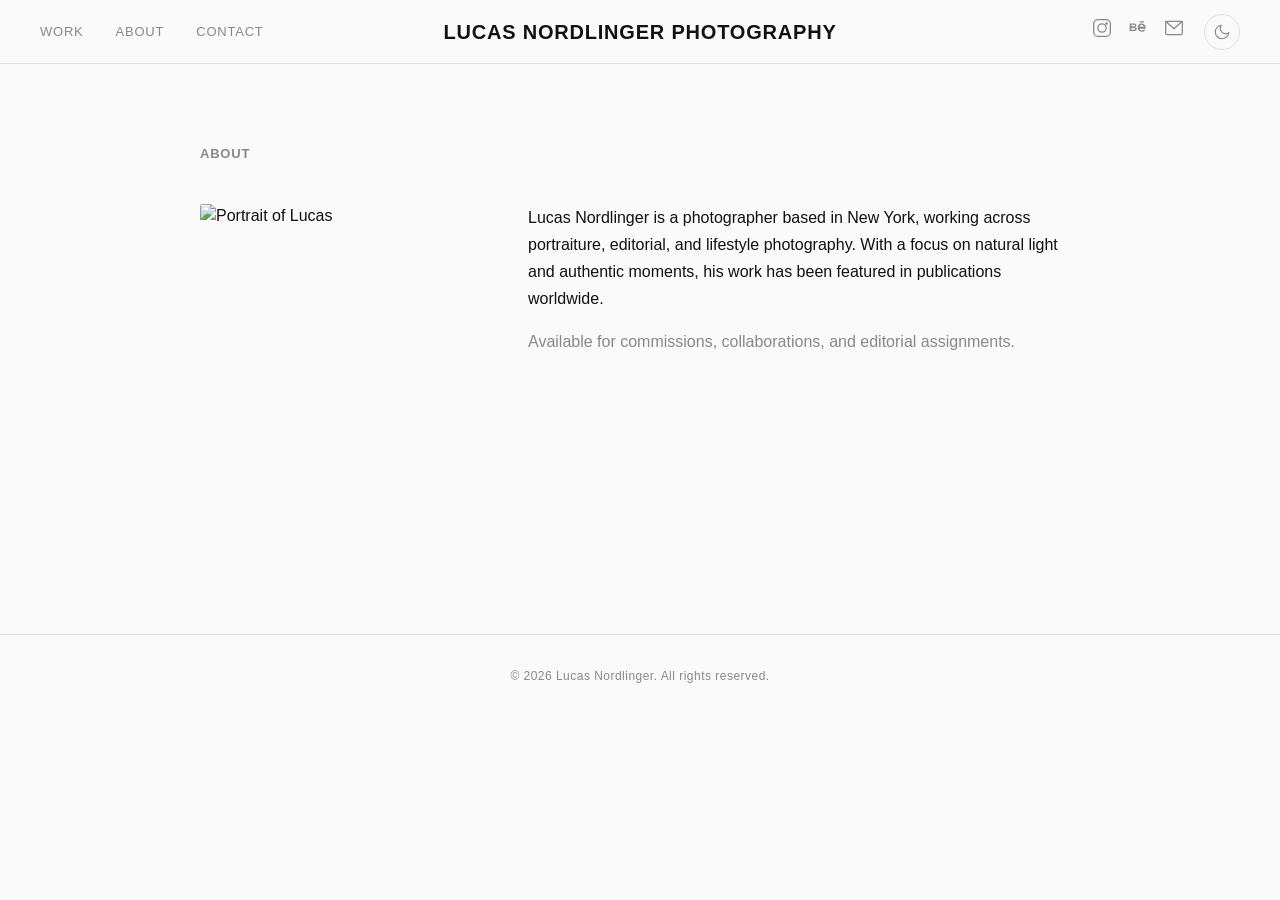
==== about.html @ ddb5e803 "Initial commit: photographer portfolio website Static HTML/CSS/JS portfolio with hero slideshow, fil" ====
<!DOCTYPE html>
<html lang="en">
<head>
  <meta charset="UTF-8">
  <meta name="viewport" content="width=device-width, initial-scale=1.0">
  <title>About &mdash; Lucas Nordlinger Photography</title>
  <link rel="stylesheet" href="style.css">
</head>
<body>

  <header class="header">
    <nav class="nav">
      <a href="index.html">Work</a>
      <a href="about.html">About</a>
      <a href="contact.html">Contact</a>
    </nav>
    <a href="index.html" class="logo">Lucas Nordlinger Photography</a>
    <div class="header-right">
      <div class="social">
        <a href="#" aria-label="Instagram">
          <svg width="20" height="20" viewBox="0 0 24 24" fill="none" stroke="currentColor" stroke-width="1.5" stroke-linecap="round" stroke-linejoin="round"><rect x="2" y="2" width="20" height="20" rx="5"/><circle cx="12" cy="12" r="5"/><circle cx="17.5" cy="6.5" r="1.5" fill="currentColor" stroke="none"/></svg>
        </a>
        <a href="#" aria-label="Behance">
          <svg width="20" height="20" viewBox="0 0 24 24" fill="currentColor"><path d="M7.5 11c1.38 0 2.5-.84 2.5-2.25S8.88 6.5 7.5 6.5H2v9h5.5c1.66 0 3-1.12 3-2.75S9.16 11 7.5 11zM4 8h3.5c.55 0 1 .45 1 1s-.45 1-1 1H4V8zm3.5 6H4v-2h3.5c.55 0 1 .45 1 1s-.45 1-1 1zM16.5 6.5c-3.03 0-5 2.24-5 5s1.97 5 5 5c2.1 0 3.58-.95 4.33-2.5h-2.35c-.38.58-1.08 1-1.98 1-1.38 0-2.38-.88-2.63-2.25h7.15c.08-.42.13-.83.13-1.25 0-2.76-1.97-5-4.65-5zm-2.5 4c.25-1.25 1.13-2.5 2.5-2.5s2.25 1.25 2.5 2.5h-5zM14 4h5v1.5h-5z"/></svg>
        </a>
        <a href="#" aria-label="Email">
          <svg width="20" height="20" viewBox="0 0 24 24" fill="none" stroke="currentColor" stroke-width="1.5" stroke-linecap="round" stroke-linejoin="round"><rect x="2" y="4" width="20" height="16" rx="2"/><path d="M22 4L12 13 2 4"/></svg>
        </a>
      </div>
      <button class="theme-toggle" id="theme-toggle" aria-label="Toggle dark mode">
        <svg class="icon-moon" width="18" height="18" viewBox="0 0 24 24" fill="none" stroke="currentColor" stroke-width="1.5" stroke-linecap="round" stroke-linejoin="round"><path d="M21 12.79A9 9 0 1 1 11.21 3a7 7 0 0 0 9.79 9.79z"/></svg>
        <svg class="icon-sun" width="18" height="18" viewBox="0 0 24 24" fill="none" stroke="currentColor" stroke-width="1.5" stroke-linecap="round" stroke-linejoin="round"><circle cx="12" cy="12" r="5"/><line x1="12" y1="1" x2="12" y2="3"/><line x1="12" y1="21" x2="12" y2="23"/><line x1="4.22" y1="4.22" x2="5.64" y2="5.64"/><line x1="18.36" y1="18.36" x2="19.78" y2="19.78"/><line x1="1" y1="12" x2="3" y2="12"/><line x1="21" y1="12" x2="23" y2="12"/><line x1="4.22" y1="19.78" x2="5.64" y2="18.36"/><line x1="18.36" y1="5.64" x2="19.78" y2="4.22"/></svg>
      </button>
    </div>
  </header>

  <section class="about-section">
    <h2>About</h2>
    <div class="about-content">
      <img src="https://picsum.photos/seed/about/400/500" alt="Portrait of Lucas" class="about-photo">
      <div class="about-text">
        <p>Lucas Nordlinger is a photographer based in New York, working across portraiture, editorial, and lifestyle photography. With a focus on natural light and authentic moments, his work has been featured in publications worldwide.</p>
        <p>Available for commissions, collaborations, and editorial assignments.</p>
      </div>
    </div>
  </section>

  <footer class="footer">
    <p>&copy; 2026 Lucas Nordlinger. All rights reserved.</p>
  </footer>

  <script src="script.js"></script>
</body>
</html>
---- style.css ----
*,
*::before,
*::after {
  margin: 0;
  padding: 0;
  box-sizing: border-box;
}

:root {
  --color-bg: #fafafa;
  --color-text: #111;
  --color-muted: #888;
  --color-border: #e0e0e0;
  --font: "Helvetica Neue", Helvetica, Arial, sans-serif;
  --header-height: 64px;
}

[data-theme="dark"] {
  --color-bg: #111;
  --color-text: #eee;
  --color-muted: #888;
  --color-border: #2a2a2a;
}

html {
  scroll-behavior: smooth;
}

body {
  font-family: var(--font);
  background: var(--color-bg);
  color: var(--color-text);
  line-height: 1.5;
  -webkit-font-smoothing: antialiased;
  transition: background 0.3s, color 0.3s;
}

/* ── Lens Intro ─────────────────────────────── */

.lens-intro {
  position: fixed;
  inset: 0;
  z-index: 9999;
  display: flex;
  align-items: center;
  justify-content: center;
}

/* Circle with massive box-shadow that covers the screen.
   Starts tiny (closed) and scales up to reveal the site. */
.lens-intro::before {
  content: '';
  width: 0;
  height: 0;
  border-radius: 50%;
  box-shadow: 0 0 0 100vmax #000;
  animation: irisOpen 1.6s cubic-bezier(0.25, 0.46, 0.45, 0.94) forwards;
  animation-delay: 0.3s;
}

/* Subtle lens ring that fades out */
.lens-intro::after {
  content: '';
  position: absolute;
  top: 50%;
  left: 50%;
  width: 40px;
  height: 40px;
  margin: -20px 0 0 -20px;
  border-radius: 50%;
  border: 1px solid rgba(255, 255, 255, 0.25);
  animation: ringExpand 1.6s cubic-bezier(0.25, 0.46, 0.45, 0.94) forwards;
  animation-delay: 0.3s;
}

@keyframes irisOpen {
  0%   { width: 0; height: 0; box-shadow: 0 0 0 100vmax #000; }
  100% { width: 300vmax; height: 300vmax; box-shadow: 0 0 0 0 #000; }
}

@keyframes ringExpand {
  0%   { transform: scale(1); opacity: 1; }
  60%  { opacity: 0.3; }
  100% { transform: scale(50); opacity: 0; }
}

.lens-intro.done {
  display: none;
}

body.loading {
  overflow: hidden;
}

/* ── Header ─────────────────────────────────── */

.header {
  position: sticky;
  top: 0;
  z-index: 100;
  display: grid;
  grid-template-columns: 1fr auto 1fr;
  align-items: center;
  height: var(--header-height);
  padding: 0 40px;
  background: var(--color-bg);
  border-bottom: 1px solid var(--color-border);
}

.logo {
  font-size: 20px;
  font-weight: 600;
  letter-spacing: 0.04em;
  text-transform: uppercase;
  text-decoration: none;
  color: var(--color-text);
}

.nav {
  display: flex;
  gap: 32px;
}

.nav a {
  font-size: 13px;
  letter-spacing: 0.06em;
  text-transform: uppercase;
  text-decoration: none;
  color: var(--color-muted);
  transition: color 0.2s;
}

.nav a:hover {
  color: var(--color-text);
}

.header-right {
  display: flex;
  align-items: center;
  gap: 20px;
  justify-self: end;
}

.social {
  display: flex;
  gap: 16px;
}

.theme-toggle {
  display: flex;
  align-items: center;
  justify-content: center;
  width: 36px;
  height: 36px;
  background: none;
  border: 1px solid var(--color-border);
  border-radius: 50%;
  cursor: pointer;
  color: var(--color-muted);
  transition: color 0.2s, border-color 0.2s;
}

.theme-toggle:hover {
  color: var(--color-text);
  border-color: var(--color-text);
}

.icon-sun {
  display: none;
}

[data-theme="dark"] .icon-moon {
  display: none;
}

[data-theme="dark"] .icon-sun {
  display: block;
}

.social a {
  color: var(--color-muted);
  transition: color 0.2s;
}

.social a:hover {
  color: var(--color-text);
}

/* ── Hero ───────────────────────────────────── */

.hero {
  position: relative;
  width: 100%;
  height: calc(100vh - var(--header-height));
  overflow: hidden;
  background: #000;
}

.hero-slide {
  position: absolute;
  inset: 0;
  opacity: 0;
  transition: opacity 1s ease;
}

.hero-slide.active {
  opacity: 1;
}

.hero-slide img {
  width: 100%;
  height: 100%;
  object-fit: cover;
  display: block;
}

.hero-dots {
  position: absolute;
  bottom: 64px;
  left: 50%;
  transform: translateX(-50%);
  display: flex;
  gap: 10px;
  z-index: 2;
}

.hero-dot {
  width: 8px;
  height: 8px;
  border-radius: 50%;
  border: 1.5px solid rgba(255, 255, 255, 0.7);
  background: transparent;
  cursor: pointer;
  padding: 0;
  transition: background 0.3s;
}

.hero-dot.active {
  background: #fff;
}

.hero-scroll {
  position: absolute;
  bottom: 24px;
  left: 50%;
  transform: translateX(-50%);
  color: rgba(255, 255, 255, 0.7);
  z-index: 2;
  animation: bounce 2s ease infinite;
}

@keyframes bounce {
  0%, 100% { transform: translateX(-50%) translateY(0); }
  50% { transform: translateX(-50%) translateY(6px); }
}

/* ── Filters ────────────────────────────────── */

.gallery-section {
  padding: 40px 40px 80px;
}

.filters {
  display: flex;
  gap: 8px;
  margin-bottom: 32px;
  flex-wrap: wrap;
}

.filter-btn {
  padding: 6px 18px;
  font-family: var(--font);
  font-size: 13px;
  letter-spacing: 0.04em;
  text-transform: uppercase;
  background: none;
  border: 1px solid var(--color-border);
  border-radius: 24px;
  cursor: pointer;
  color: var(--color-muted);
  transition: all 0.2s;
}

.filter-btn:hover {
  color: var(--color-text);
  border-color: var(--color-text);
}

.filter-btn.active {
  background: var(--color-text);
  color: var(--color-bg);
  border-color: var(--color-text);
}

/* ── Gallery Grid ───────────────────────────── */

.gallery {
  display: grid;
  grid-template-columns: repeat(3, 1fr);
  grid-auto-rows: 300px;
  gap: 16px;
}

.gallery-item {
  position: relative;
  overflow: hidden;
  cursor: pointer;
  border-radius: 2px;
}

.gallery-item.tall {
  grid-row: span 2;
}

.gallery-item.wide {
  grid-column: span 2;
}

.gallery-item img {
  width: 100%;
  height: 100%;
  object-fit: cover;
  display: block;
  transition: transform 0.6s ease;
}

.gallery-item:hover img {
  transform: scale(1.03);
}

.overlay {
  position: absolute;
  inset: 0;
  display: flex;
  align-items: flex-end;
  padding: 24px;
  background: linear-gradient(to top, rgba(0, 0, 0, 0.5) 0%, transparent 50%);
  opacity: 0;
  transition: opacity 0.3s ease;
}

.gallery-item:hover .overlay {
  opacity: 1;
}

.overlay span {
  font-size: 15px;
  font-weight: 500;
  letter-spacing: 0.03em;
  color: #fff;
}

/* filter transition */
.gallery-item.hidden {
  display: none;
}

.gallery-item.fade-in {
  animation: fadeIn 0.35s ease forwards;
}

@keyframes fadeIn {
  from {
    opacity: 0;
    transform: translateY(8px);
  }
  to {
    opacity: 1;
    transform: translateY(0);
  }
}

/* ── Lightbox ───────────────────────────────── */

.lightbox {
  display: none;
  position: fixed;
  inset: 0;
  z-index: 1000;
  background: rgba(0, 0, 0, 0.92);
  align-items: center;
  justify-content: center;
  flex-direction: column;
}

.lightbox.active {
  display: flex;
}

.lightbox-img {
  max-width: 90vw;
  max-height: 80vh;
  object-fit: contain;
  border-radius: 2px;
  opacity: 0;
  transition: opacity 0.3s ease;
}

.lightbox-img.loaded {
  opacity: 1;
}

.lightbox-caption {
  margin-top: 16px;
  font-size: 14px;
  letter-spacing: 0.03em;
  color: rgba(255, 255, 255, 0.7);
}

.lightbox-close,
.lightbox-prev,
.lightbox-next {
  position: absolute;
  background: none;
  border: none;
  color: rgba(255, 255, 255, 0.7);
  cursor: pointer;
  transition: color 0.2s;
  font-family: var(--font);
}

.lightbox-close:hover,
.lightbox-prev:hover,
.lightbox-next:hover {
  color: #fff;
}

.lightbox-close {
  top: 24px;
  right: 32px;
  font-size: 36px;
  line-height: 1;
}

.lightbox-prev,
.lightbox-next {
  top: 50%;
  transform: translateY(-50%);
  font-size: 48px;
  line-height: 1;
  padding: 8px;
}

.lightbox-prev {
  left: 24px;
}

.lightbox-next {
  right: 24px;
}

/* ── About ──────────────────────────────────── */

.about-section {
  padding: 80px 40px;
  max-width: 960px;
  margin: 0 auto;
}

.about-section h2 {
  font-size: 13px;
  font-weight: 600;
  letter-spacing: 0.06em;
  text-transform: uppercase;
  color: var(--color-muted);
  margin-bottom: 40px;
}

.about-content {
  display: grid;
  grid-template-columns: 280px 1fr;
  gap: 48px;
  align-items: start;
}

.about-photo {
  width: 100%;
  aspect-ratio: 4 / 5;
  object-fit: cover;
  border-radius: 2px;
}

.about-text p {
  font-size: 16px;
  line-height: 1.7;
  color: var(--color-text);
  margin-bottom: 16px;
}

.about-text p:last-child {
  margin-bottom: 0;
  color: var(--color-muted);
}

/* ── Contact ────────────────────────────────── */

.contact-section {
  padding: 80px 40px;
  min-height: calc(100vh - var(--header-height) - 77px);
  display: flex;
  flex-direction: column;
  align-items: center;
  justify-content: center;
  text-align: center;
}

.contact-section h2 {
  font-size: 13px;
  font-weight: 600;
  letter-spacing: 0.06em;
  text-transform: uppercase;
  color: var(--color-muted);
  margin-bottom: 16px;
}

.contact-section p {
  font-size: 15px;
  color: var(--color-muted);
  margin-bottom: 24px;
}

.contact-email {
  font-size: 28px;
  font-weight: 500;
  color: var(--color-text);
  text-decoration: none;
  letter-spacing: 0.01em;
  border-bottom: 1.5px solid var(--color-border);
  padding-bottom: 4px;
  transition: border-color 0.2s;
}

.contact-email:hover {
  border-color: var(--color-text);
}

.contact-phone {
  display: block;
  margin-top: 16px;
  font-size: 20px;
  color: var(--color-muted);
  text-decoration: none;
  letter-spacing: 0.02em;
  transition: color 0.2s;
}

.contact-phone:hover {
  color: var(--color-text);
}

/* ── Footer ─────────────────────────────────── */

.footer {
  padding: 32px 40px;
  border-top: 1px solid var(--color-border);
  text-align: center;
  font-size: 12px;
  letter-spacing: 0.04em;
  color: var(--color-muted);
}

/* ── Responsive ─────────────────────────────── */

@media (max-width: 1024px) {
  .gallery {
    grid-template-columns: repeat(2, 1fr);
    grid-auto-rows: 260px;
  }
}

@media (max-width: 768px) {
  .header {
    padding: 0 20px;
  }

  .nav {
    gap: 20px;
  }

  .nav a {
    font-size: 12px;
  }

  .social {
    display: none;
  }

  .gallery-section {
    padding: 24px 20px 60px;
  }

  .about-section {
    padding: 60px 20px;
  }

  .about-content {
    grid-template-columns: 1fr;
    gap: 32px;
  }

  .about-photo {
    max-width: 240px;
  }

  .contact-section {
    padding: 60px 20px;
  }

  .contact-email {
    font-size: 22px;
  }

  .filters {
    gap: 6px;
    margin-bottom: 24px;
  }

  .filter-btn {
    padding: 5px 14px;
    font-size: 11px;
  }

  .gallery {
    grid-template-columns: repeat(2, 1fr);
    grid-auto-rows: 200px;
    gap: 8px;
  }

  .gallery-item.wide {
    grid-column: span 1;
  }

  .lightbox-prev {
    left: 12px;
  }

  .lightbox-next {
    right: 12px;
  }
}

@media (max-width: 480px) {
  .header {
    height: 56px;
  }

  .logo {
    font-size: 16px;
  }

  .nav {
    gap: 14px;
  }

  .gallery {
    grid-template-columns: 1fr;
    grid-auto-rows: 260px;
  }

  .gallery-item.tall {
    grid-row: span 1;
  }

  .gallery-item.wide {
    grid-column: span 1;
  }
}
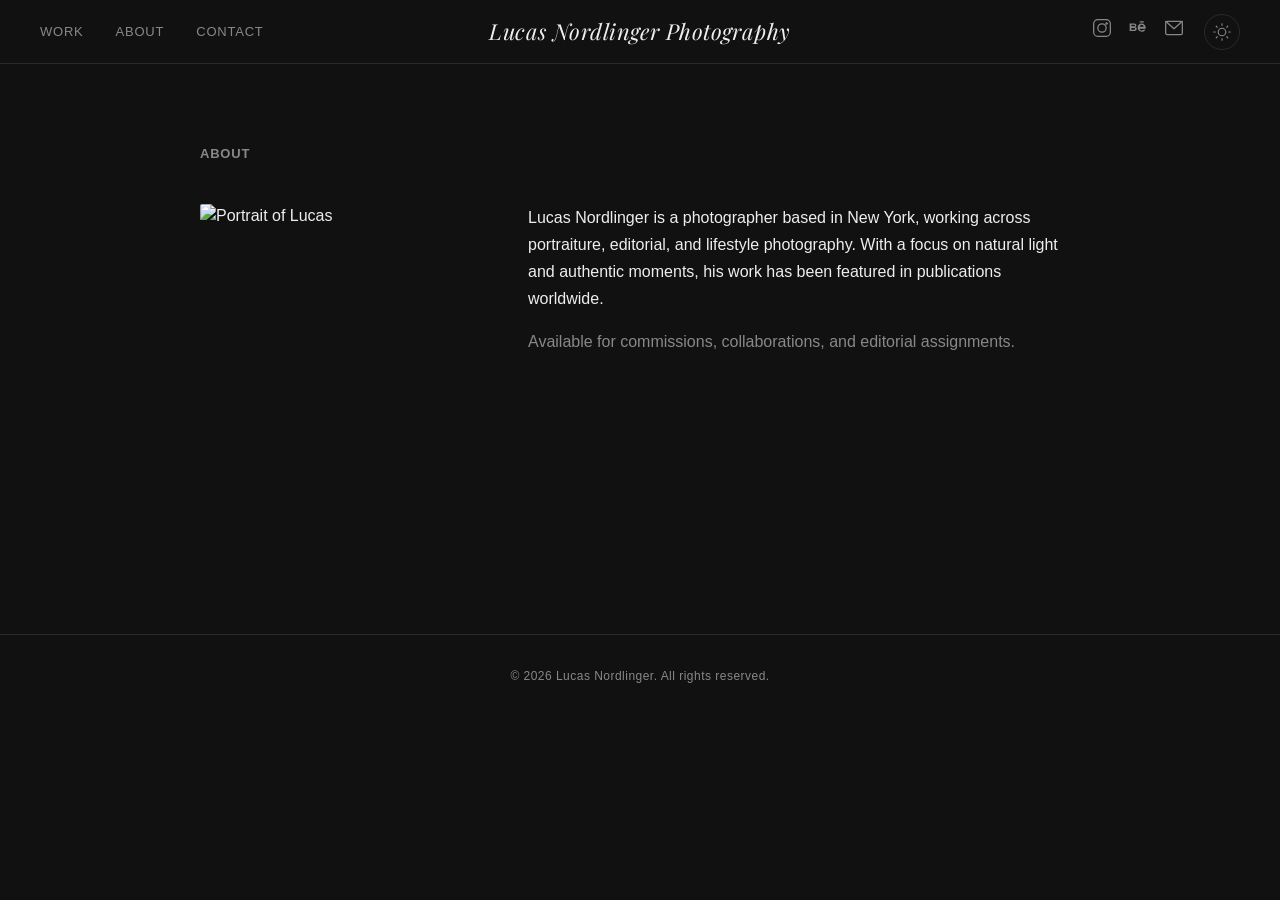
==== commit be7ec060: "Dark theme as default, artsy italic serif logo font Swap default palette to dark mode, use Playfair " ====
--- a/about.html
+++ b/about.html
@@ -4,6 +4,9 @@
   <meta charset="UTF-8">
   <meta name="viewport" content="width=device-width, initial-scale=1.0">
   <title>About &mdash; Lucas Nordlinger Photography</title>
+  <link rel="preconnect" href="https://fonts.googleapis.com">
+  <link rel="preconnect" href="https://fonts.gstatic.com" crossorigin>
+  <link href="https://fonts.googleapis.com/css2?family=Playfair+Display:ital@1&display=swap" rel="stylesheet">
   <link rel="stylesheet" href="style.css">
 </head>
 <body>
--- a/style.css
+++ b/style.css
@@ -7,19 +7,20 @@
 }
 
 :root {
+  --color-bg: #111;
+  --color-text: #eee;
+  --color-muted: #888;
+  --color-border: #2a2a2a;
+  --font: "Helvetica Neue", Helvetica, Arial, sans-serif;
+  --font-logo: "Playfair Display", Georgia, serif;
+  --header-height: 64px;
+}
+
+[data-theme="light"] {
   --color-bg: #fafafa;
   --color-text: #111;
   --color-muted: #888;
   --color-border: #e0e0e0;
-  --font: "Helvetica Neue", Helvetica, Arial, sans-serif;
-  --header-height: 64px;
-}
-
-[data-theme="dark"] {
-  --color-bg: #111;
-  --color-text: #eee;
-  --color-muted: #888;
-  --color-border: #2a2a2a;
 }
 
 html {
@@ -108,10 +109,11 @@
 }
 
 .logo {
-  font-size: 20px;
-  font-weight: 600;
-  letter-spacing: 0.04em;
-  text-transform: uppercase;
+  font-family: var(--font-logo);
+  font-size: 22px;
+  font-weight: 400;
+  font-style: italic;
+  letter-spacing: 0.02em;
   text-decoration: none;
   color: var(--color-text);
 }
@@ -165,16 +167,16 @@
   border-color: var(--color-text);
 }
 
-.icon-sun {
+.icon-moon {
   display: none;
 }
 
-[data-theme="dark"] .icon-moon {
+[data-theme="light"] .icon-moon {
+  display: block;
+}
+
+[data-theme="light"] .icon-sun {
   display: none;
-}
-
-[data-theme="dark"] .icon-sun {
-  display: block;
 }
 
 .social a {
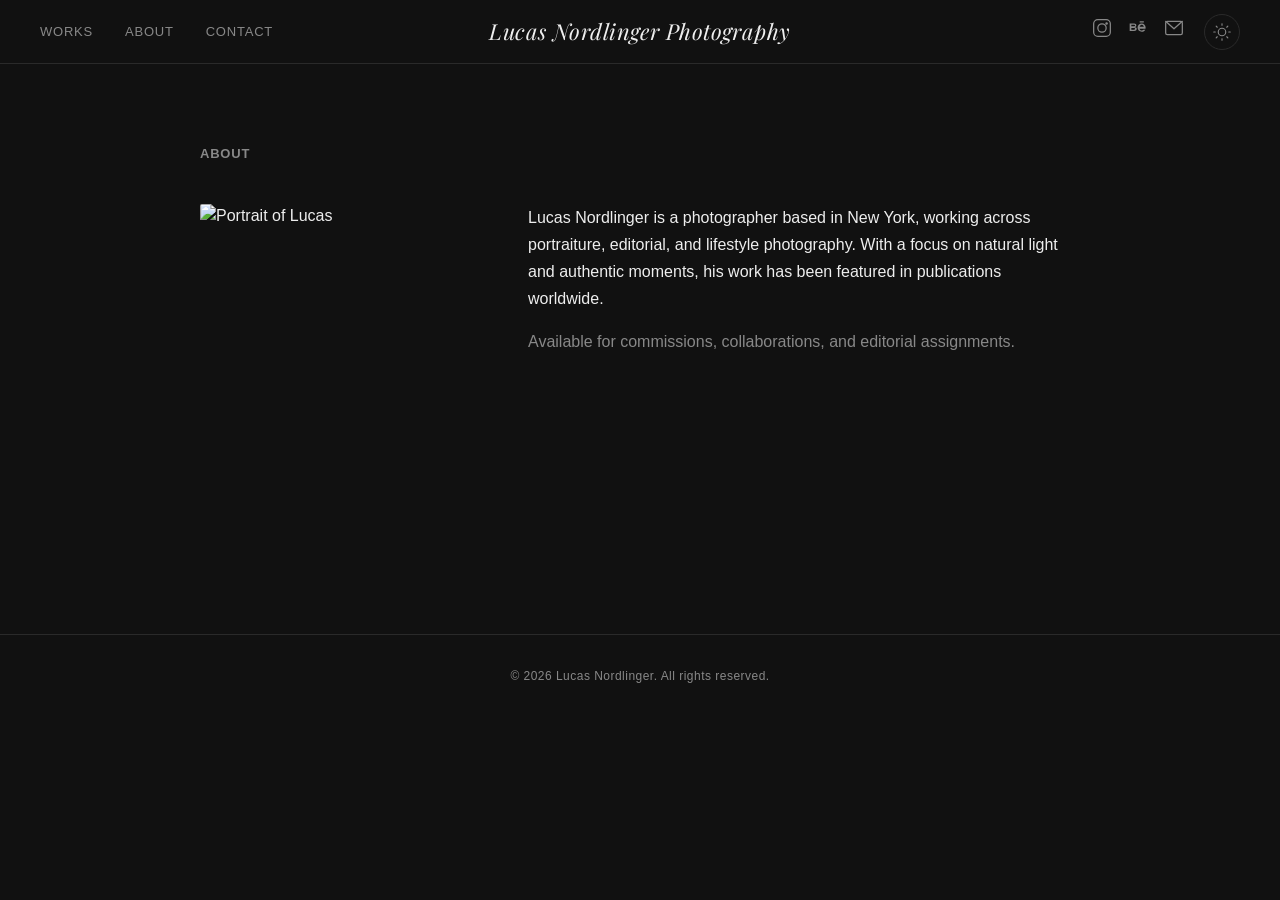
==== commit 92e9cc48: "Rename Work to Works in navigation Co-Authored-By: Claude Opus 4.6 <noreply@anthropic.com>" ====
--- a/about.html
+++ b/about.html
@@ -12,8 +12,11 @@
 <body>
 
   <header class="header">
-    <nav class="nav">
-      <a href="index.html">Work</a>
+    <button class="menu-toggle" id="menu-toggle" aria-label="Toggle menu">
+      <span></span><span></span><span></span>
+    </button>
+    <nav class="nav" id="nav">
+      <a href="index.html">Works</a>
       <a href="about.html">About</a>
       <a href="contact.html">Contact</a>
     </nav>
--- a/style.css
+++ b/style.css
@@ -118,6 +118,37 @@
   color: var(--color-text);
 }
 
+/* hamburger — hidden on desktop */
+.menu-toggle {
+  display: none;
+  background: none;
+  border: none;
+  cursor: pointer;
+  padding: 4px;
+  flex-direction: column;
+  gap: 5px;
+}
+
+.menu-toggle span {
+  display: block;
+  width: 22px;
+  height: 1.5px;
+  background: var(--color-text);
+  transition: transform 0.3s, opacity 0.3s;
+}
+
+.menu-toggle.open span:nth-child(1) {
+  transform: translateY(6.5px) rotate(45deg);
+}
+
+.menu-toggle.open span:nth-child(2) {
+  opacity: 0;
+}
+
+.menu-toggle.open span:nth-child(3) {
+  transform: translateY(-6.5px) rotate(-45deg);
+}
+
 .nav {
   display: flex;
   gap: 32px;
@@ -573,18 +604,48 @@
 @media (max-width: 768px) {
   .header {
     padding: 0 20px;
+    grid-template-columns: 1fr auto 1fr;
+  }
+
+  .menu-toggle {
+    display: flex;
+    z-index: 1000;
+  }
+
+  .logo {
+    justify-self: center;
   }
 
   .nav {
-    gap: 20px;
+    position: fixed;
+    inset: 0;
+    z-index: 999;
+    background: var(--color-bg);
+    flex-direction: column;
+    align-items: center;
+    justify-content: center;
+    gap: 36px;
+    opacity: 0;
+    pointer-events: none;
+    transition: opacity 0.3s ease;
+  }
+
+  .nav.open {
+    opacity: 1;
+    pointer-events: auto;
   }
 
   .nav a {
-    font-size: 12px;
+    font-size: 24px;
+    letter-spacing: 0.08em;
   }
 
   .social {
     display: none;
+  }
+
+  .header-right {
+    justify-self: end;
   }
 
   .gallery-section {
@@ -650,10 +711,6 @@
     font-size: 16px;
   }
 
-  .nav {
-    gap: 14px;
-  }
-
   .gallery {
     grid-template-columns: 1fr;
     grid-auto-rows: 260px;
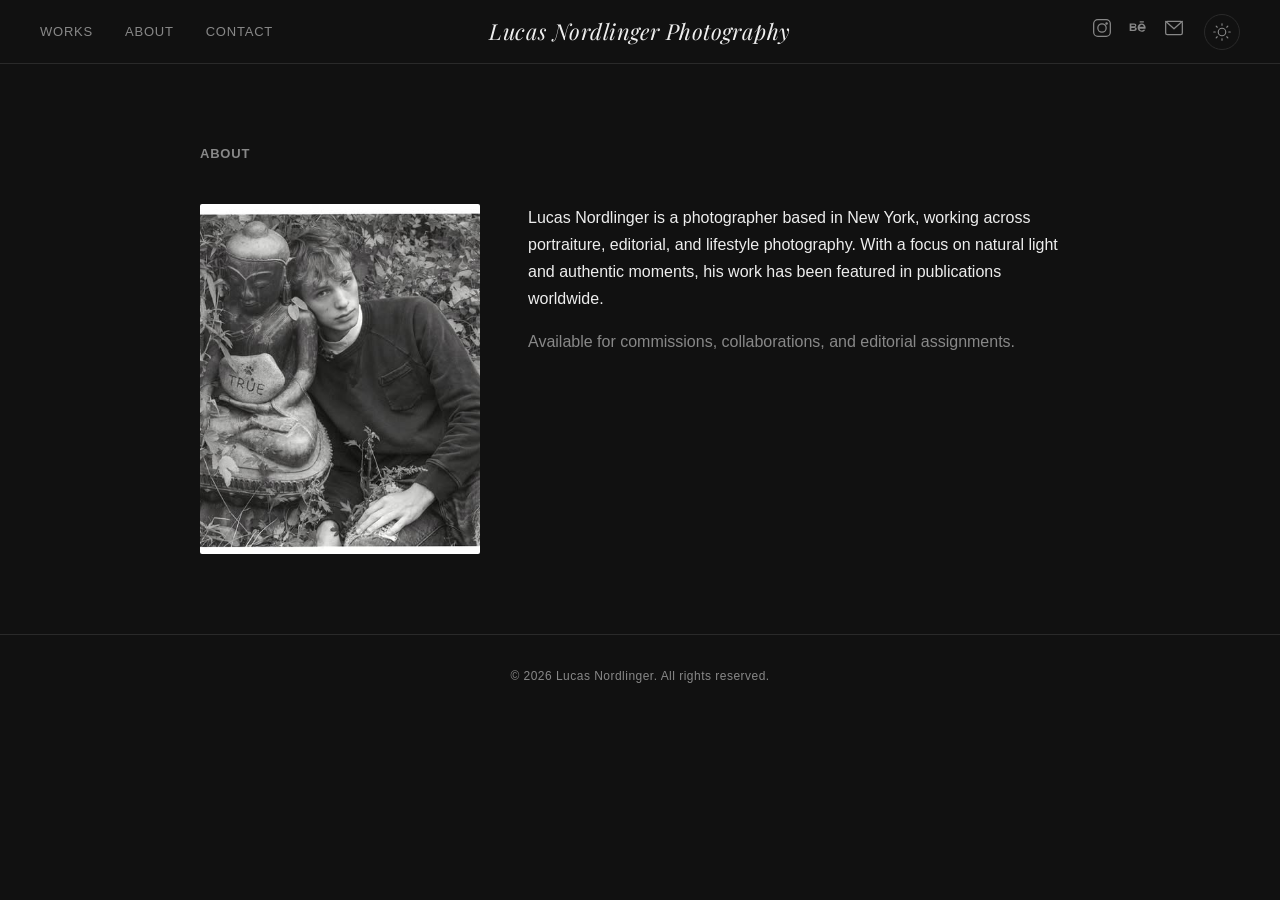
==== commit 32418d6a: "Add local images, email links, hero contain fix, theme-aware hero bg - Replace placeholder images wi" ====
--- a/about.html
+++ b/about.html
@@ -23,13 +23,13 @@
     <a href="index.html" class="logo">Lucas Nordlinger Photography</a>
     <div class="header-right">
       <div class="social">
-        <a href="#" aria-label="Instagram">
+        <a href="https://www.instagram.com/ch4n4nnn/" target="_blank" rel="noopener" aria-label="Instagram">
           <svg width="20" height="20" viewBox="0 0 24 24" fill="none" stroke="currentColor" stroke-width="1.5" stroke-linecap="round" stroke-linejoin="round"><rect x="2" y="2" width="20" height="20" rx="5"/><circle cx="12" cy="12" r="5"/><circle cx="17.5" cy="6.5" r="1.5" fill="currentColor" stroke="none"/></svg>
         </a>
         <a href="#" aria-label="Behance">
           <svg width="20" height="20" viewBox="0 0 24 24" fill="currentColor"><path d="M7.5 11c1.38 0 2.5-.84 2.5-2.25S8.88 6.5 7.5 6.5H2v9h5.5c1.66 0 3-1.12 3-2.75S9.16 11 7.5 11zM4 8h3.5c.55 0 1 .45 1 1s-.45 1-1 1H4V8zm3.5 6H4v-2h3.5c.55 0 1 .45 1 1s-.45 1-1 1zM16.5 6.5c-3.03 0-5 2.24-5 5s1.97 5 5 5c2.1 0 3.58-.95 4.33-2.5h-2.35c-.38.58-1.08 1-1.98 1-1.38 0-2.38-.88-2.63-2.25h7.15c.08-.42.13-.83.13-1.25 0-2.76-1.97-5-4.65-5zm-2.5 4c.25-1.25 1.13-2.5 2.5-2.5s2.25 1.25 2.5 2.5h-5zM14 4h5v1.5h-5z"/></svg>
         </a>
-        <a href="#" aria-label="Email">
+        <a href="mailto:Nordlingerlucas@gmail.com" aria-label="Email">
           <svg width="20" height="20" viewBox="0 0 24 24" fill="none" stroke="currentColor" stroke-width="1.5" stroke-linecap="round" stroke-linejoin="round"><rect x="2" y="4" width="20" height="16" rx="2"/><path d="M22 4L12 13 2 4"/></svg>
         </a>
       </div>
@@ -43,7 +43,7 @@
   <section class="about-section">
     <h2>About</h2>
     <div class="about-content">
-      <img src="https://picsum.photos/seed/about/400/500" alt="Portrait of Lucas" class="about-photo">
+      <img src="images/about/profile.jpg" alt="Portrait of Lucas" class="about-photo">
       <div class="about-text">
         <p>Lucas Nordlinger is a photographer based in New York, working across portraiture, editorial, and lifestyle photography. With a focus on natural light and authentic moments, his work has been featured in publications worldwide.</p>
         <p>Available for commissions, collaborations, and editorial assignments.</p>
--- a/style.css
+++ b/style.css
@@ -226,7 +226,7 @@
   width: 100%;
   height: calc(100vh - var(--header-height));
   overflow: hidden;
-  background: #000;
+  background: var(--color-bg);
 }
 
 .hero-slide {
@@ -243,7 +243,7 @@
 .hero-slide img {
   width: 100%;
   height: 100%;
-  object-fit: cover;
+  object-fit: contain;
   display: block;
 }
 
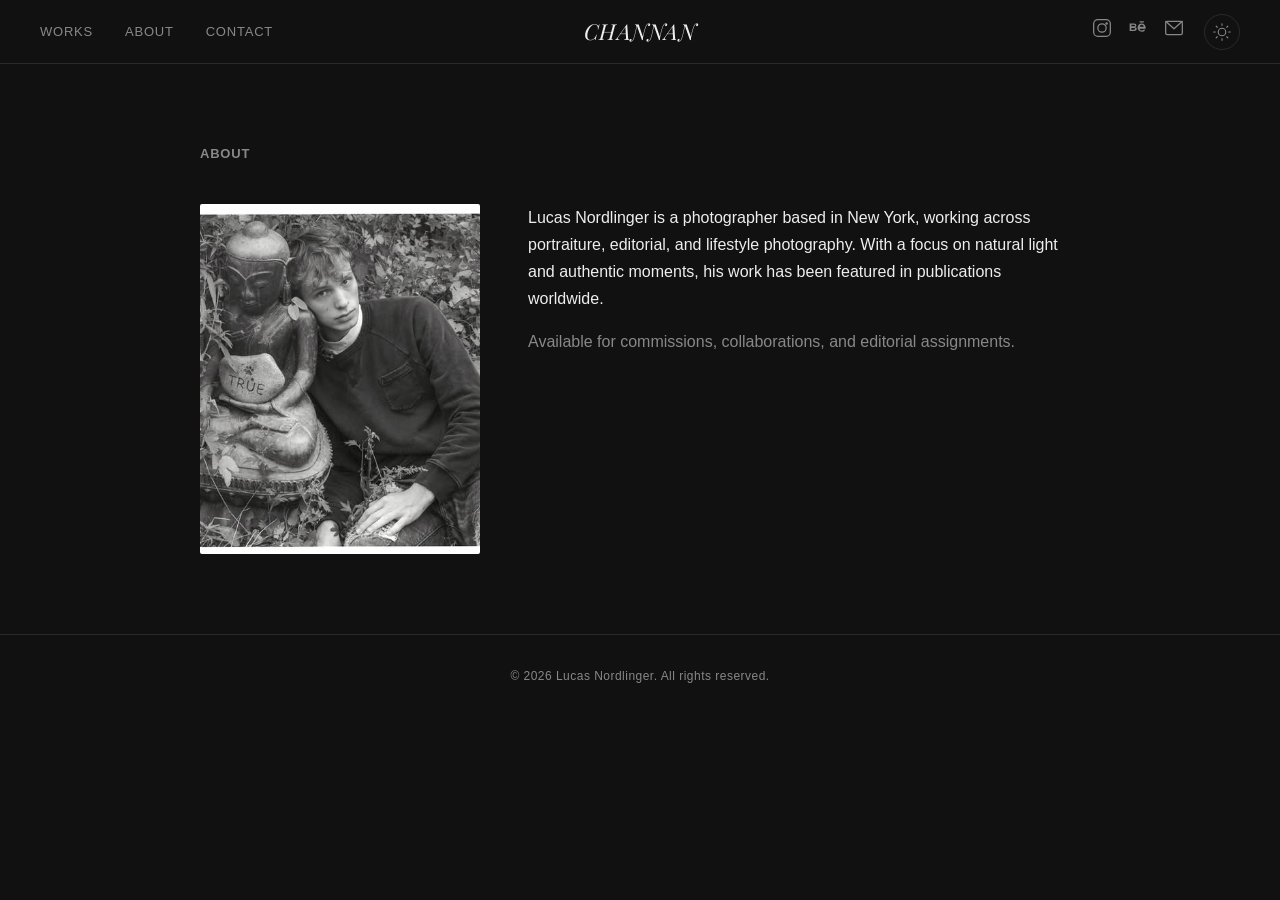
==== commit 8d57de1c: "Fix logo link to index.html, sync logo text across pages Co-Authored-By: Claude Opus 4.6 <noreply@an" ====
--- a/about.html
+++ b/about.html
@@ -20,7 +20,7 @@
       <a href="about.html">About</a>
       <a href="contact.html">Contact</a>
     </nav>
-    <a href="index.html" class="logo">Lucas Nordlinger Photography</a>
+    <a href="index.html" class="logo">CHANNAN</a>
     <div class="header-right">
       <div class="social">
         <a href="https://www.instagram.com/ch4n4nnn/" target="_blank" rel="noopener" aria-label="Instagram">
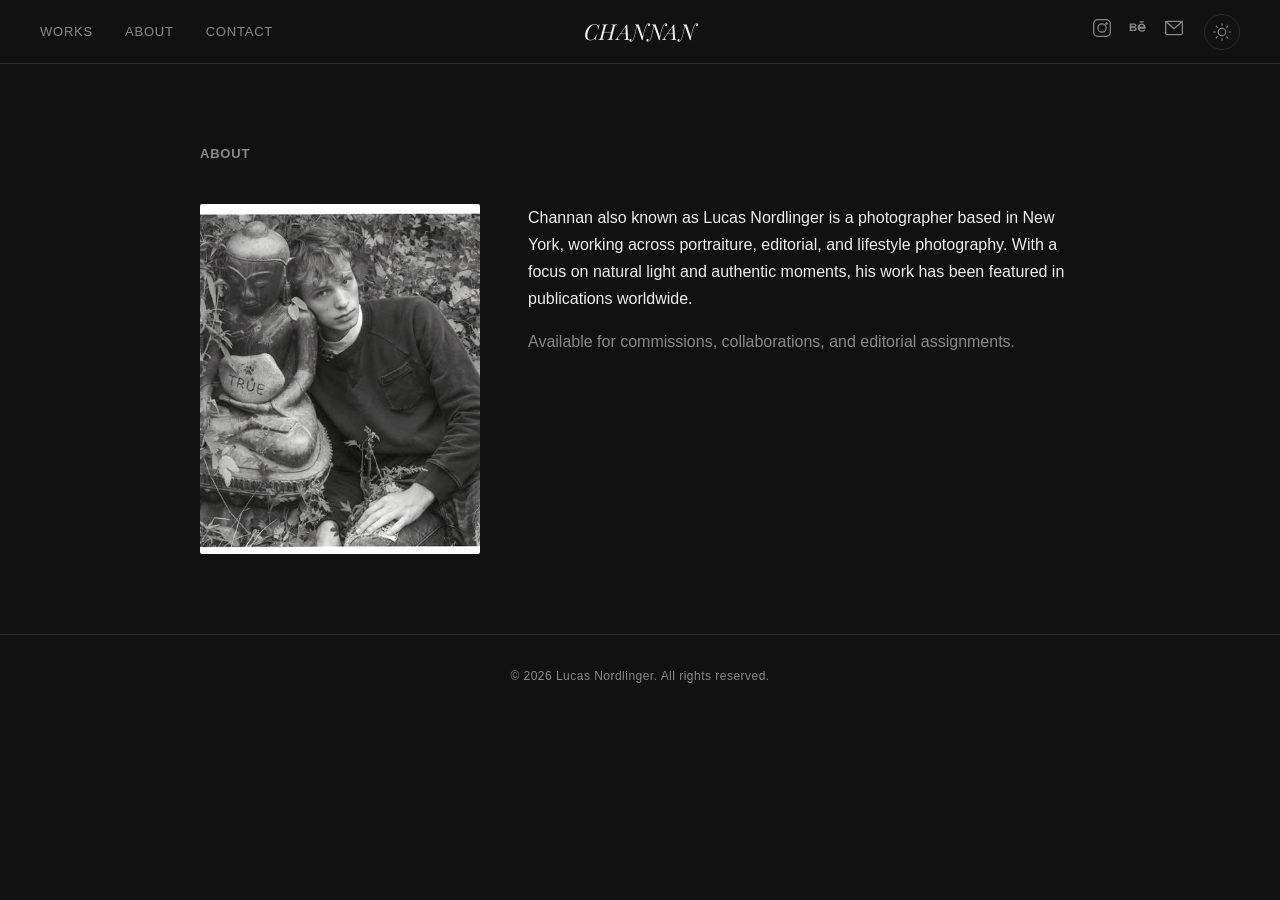
==== commit 59783cab: "Update about bio with Channan alias Co-Authored-By: Claude Opus 4.6 <noreply@anthropic.com>" ====
--- a/about.html
+++ b/about.html
@@ -45,7 +45,7 @@
     <div class="about-content">
       <img src="images/about/profile.jpg" alt="Portrait of Lucas" class="about-photo">
       <div class="about-text">
-        <p>Lucas Nordlinger is a photographer based in New York, working across portraiture, editorial, and lifestyle photography. With a focus on natural light and authentic moments, his work has been featured in publications worldwide.</p>
+        <p>Channan also known as Lucas Nordlinger is a photographer based in New York, working across portraiture, editorial, and lifestyle photography. With a focus on natural light and authentic moments, his work has been featured in publications worldwide.</p>
         <p>Available for commissions, collaborations, and editorial assignments.</p>
       </div>
     </div>
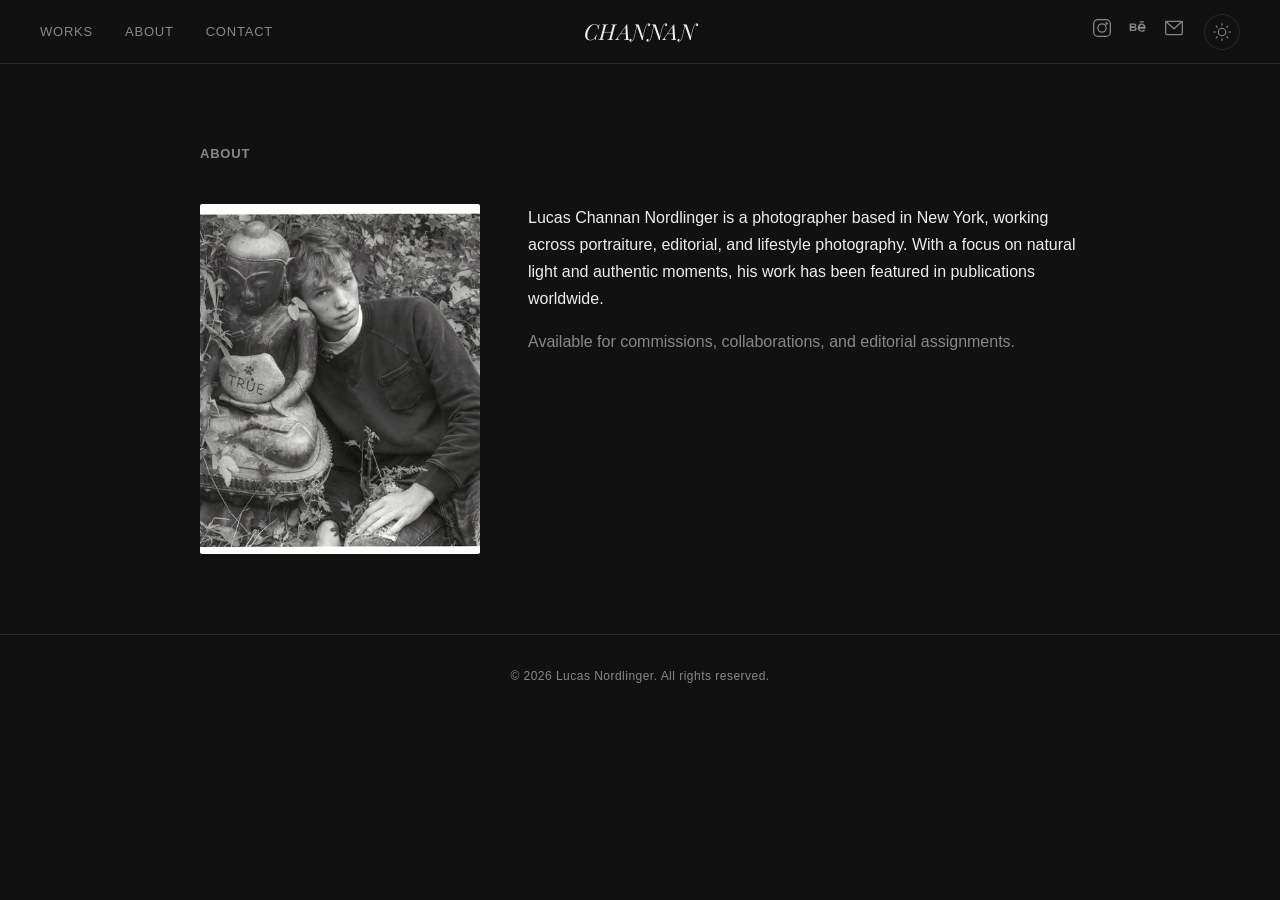
==== commit d1d6f20f: "Update about page name and alt text Co-Authored-By: Claude Opus 4.6 <noreply@anthropic.com>" ====
--- a/about.html
+++ b/about.html
@@ -43,9 +43,9 @@
   <section class="about-section">
     <h2>About</h2>
     <div class="about-content">
-      <img src="images/about/profile.jpg" alt="Portrait of Lucas" class="about-photo">
+      <img src="images/about/profile.jpg" alt="Portrait of Lucas Channan Nordlinger" class="about-photo">
       <div class="about-text">
-        <p>Channan also known as Lucas Nordlinger is a photographer based in New York, working across portraiture, editorial, and lifestyle photography. With a focus on natural light and authentic moments, his work has been featured in publications worldwide.</p>
+        <p>Lucas Channan Nordlinger is a photographer based in New York, working across portraiture, editorial, and lifestyle photography. With a focus on natural light and authentic moments, his work has been featured in publications worldwide.</p>
         <p>Available for commissions, collaborations, and editorial assignments.</p>
       </div>
     </div>
